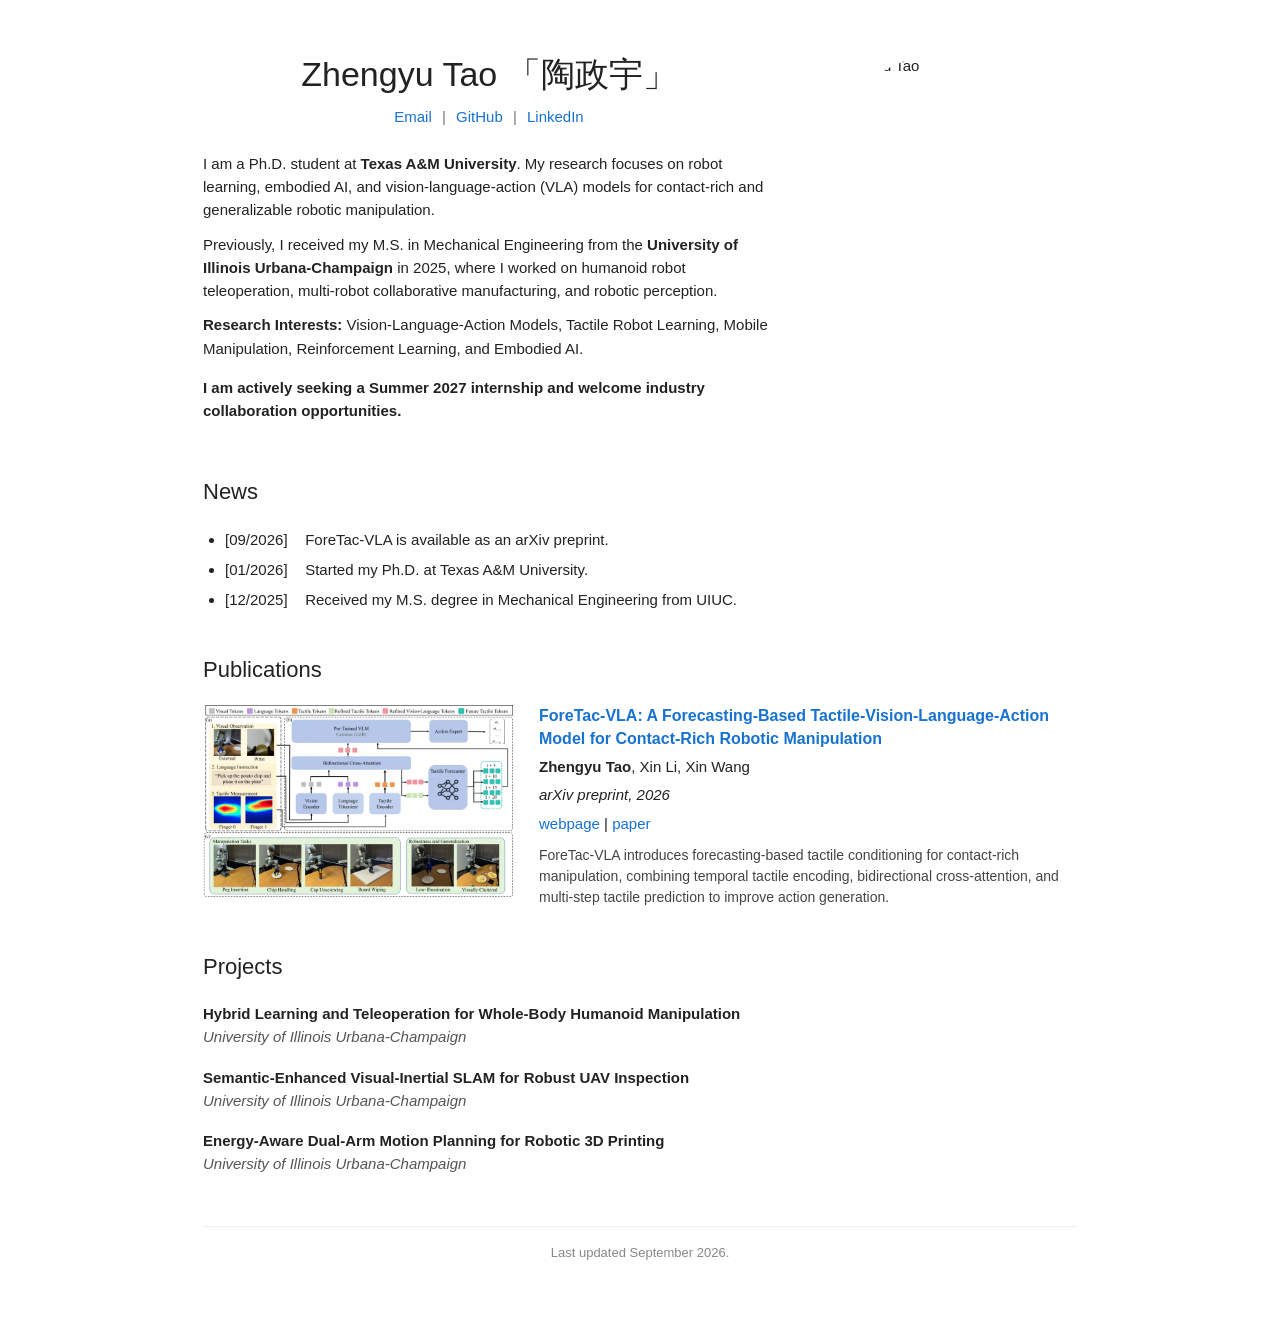
==== index.html @ aabd70fa "Update homepage biography" ====
<!DOCTYPE html>
<html lang="en">
<head>
  <meta charset="UTF-8">
  <meta name="viewport" content="width=device-width, initial-scale=1.0">
  <meta name="description" content="Zhengyu Tao - Ph.D. student working on robotics, embodied AI, and vision-language-action models.">
  <title>Zhengyu Tao | Robotics & Embodied AI</title>
  <link rel="stylesheet" href="stylesheet.css">
</head>
<body>
<div class="page">
  <header class="bio">
    <div class="bio-text">
      <h1>Zhengyu Tao <span>「陶政宇」</span></h1>
      <div class="nav">
        <a href="mailto:zhengyutao@tamu.edu">Email</a>
        <span>|</span>
        <a href="https://github.com/JacobianZhengyu1">GitHub</a>
        <span>|</span>
        <a href="https://www.linkedin.com/in/zhengyu-tao-98922831a">LinkedIn</a>
      </div>
      <p>I am a Ph.D. student at <strong>Texas A&amp;M University</strong>. My research focuses on robot learning, embodied AI, and vision-language-action (VLA) models for contact-rich and generalizable robotic manipulation.</p>
      <p>Previously, I received my M.S. in Mechanical Engineering from the <strong>University of Illinois Urbana-Champaign</strong> in 2025, where I worked on humanoid robot teleoperation, multi-robot collaborative manufacturing, and robotic perception.</p>
      <p><strong>Research Interests:</strong> Vision-Language-Action Models, Tactile Robot Learning, Mobile Manipulation, Reinforcement Learning, and Embodied AI.</p>
      <p class="seeking"><strong>I am actively seeking a Summer 2027 internship and welcome industry collaboration opportunities.</strong></p>
    </div>
    <div class="portrait-wrap">
      <img class="portrait" src="images/zhengyu.jpeg" alt="Zhengyu Tao">
    </div>
  </header>

  <section>
    <h2>News</h2>
    <ul class="news">
      <li><span>[09/2026]</span> ForeTac-VLA is available as an arXiv preprint.</li>
      <li><span>[01/2026]</span> Started my Ph.D. at Texas A&amp;M University.</li>
      <li><span>[12/2025]</span> Received my M.S. degree in Mechanical Engineering from UIUC.</li>
    </ul>
  </section>

  <section>
    <h2>Publications</h2>
    <article class="pub">
      <a class="teaser-link" href="https://foretac-vla.github.io/">
        <img class="teaser" src="images/foretac_vla_teaser.webp" alt="ForeTac-VLA project teaser">
      </a>
      <div class="pub-info">
        <div class="pub-title">ForeTac-VLA: A Forecasting-Based Tactile-Vision-Language-Action Model for Contact-Rich Robotic Manipulation</div>
        <div class="authors"><strong>Zhengyu Tao</strong>, Xin Li, Xin Wang</div>
        <div class="venue">arXiv preprint, 2026</div>
        <div class="pub-links">
          <a href="https://foretac-vla.github.io/">webpage</a> |
          <a href="https://arxiv.org/abs/2609.20980">paper</a>
        </div>
        <p class="abstract">ForeTac-VLA introduces forecasting-based tactile conditioning for contact-rich manipulation, combining temporal tactile encoding, bidirectional cross-attention, and multi-step tactile prediction to improve action generation.</p>
      </div>
    </article>
  </section>

  <section>
    <h2>Projects</h2>
    <div class="project">
      <strong>Hybrid Learning and Teleoperation for Whole-Body Humanoid Manipulation</strong>
      <span>University of Illinois Urbana-Champaign</span>
    </div>
    <div class="project">
      <strong>Semantic-Enhanced Visual-Inertial SLAM for Robust UAV Inspection</strong>
      <span>University of Illinois Urbana-Champaign</span>
    </div>
    <div class="project">
      <strong>Energy-Aware Dual-Arm Motion Planning for Robotic 3D Printing</strong>
      <span>University of Illinois Urbana-Champaign</span>
    </div>
  </section>

  <footer>Last updated September 2026.</footer>
</div>
</body>
</html>
---- stylesheet.css ----
*{box-sizing:border-box}body{margin:0;background:#fff;color:#222;font-family:Arial,Helvetica,sans-serif;font-size:15px;line-height:1.55}.page{max-width:930px;margin:0 auto;padding:48px 28px 60px}a{color:#1772d0;text-decoration:none}a:hover{color:#f09228}.bio{display:flex;gap:42px;align-items:flex-start}.bio-text{flex:1}.bio h1{text-align:center;font-size:34px;font-weight:400;margin:0 0 4px}.bio h1 span{font-weight:400}.nav{text-align:center;margin-bottom:24px}.nav span{margin:0 6px;color:#777}.bio p{margin:11px 0}.seeking{margin-top:16px!important}.portrait-wrap{width:260px;flex:0 0 260px;padding-top:6px}.portrait{width:100%;display:block;border-radius:50%;aspect-ratio:1/1;object-fit:cover}section{margin-top:42px}h2{font-size:22px;font-weight:400;margin:0 0 18px}.news{margin:0;padding-left:22px}.news li{margin:7px 0}.news li span{display:inline-block;min-width:76px}.pub{display:flex;gap:26px;align-items:flex-start;margin:8px 0 30px}.teaser-link{width:310px;flex:0 0 310px}.teaser{display:block;width:100%;height:auto}.pub-info{flex:1}.pub-title{color:#1772d0;font-weight:700;font-size:16px;line-height:1.4}.authors,.venue,.pub-links{margin-top:5px}.venue{font-style:italic}.abstract{margin:10px 0 0;color:#444;font-size:14px;line-height:1.5}.project{margin:0 0 17px}.project strong{display:block}.project span{display:block;font-style:italic;color:#555}footer{margin-top:50px;padding-top:16px;border-top:1px solid #eee;color:#888;font-size:13px;text-align:center}@media(max-width:700px){.page{padding:28px 18px 45px}.bio{flex-direction:column-reverse;align-items:center;gap:22px}.portrait-wrap{width:210px;flex-basis:auto}.bio h1{font-size:29px}.pub{flex-direction:column}.teaser-link{width:100%;flex-basis:auto}.abstract{font-size:14px}}
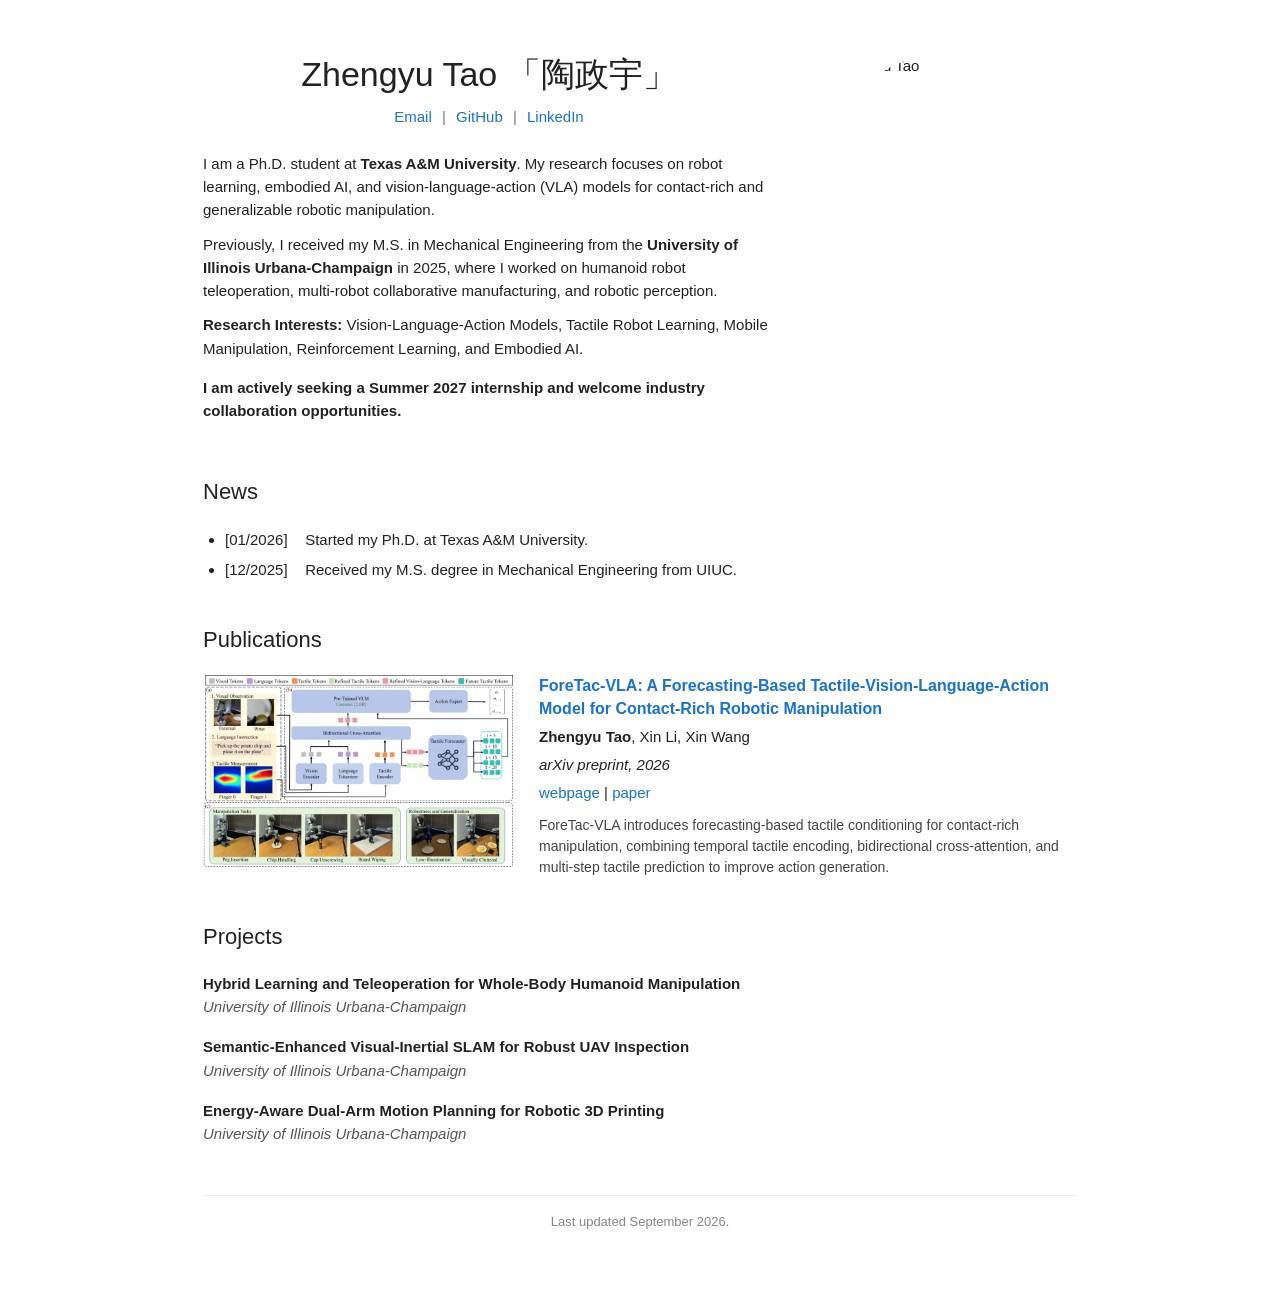
==== commit f25cab58: "Remove outdated news item from index.html" ====
--- a/index.html
+++ b/index.html
@@ -32,7 +32,6 @@
   <section>
     <h2>News</h2>
     <ul class="news">
-      <li><span>[09/2026]</span> ForeTac-VLA is available as an arXiv preprint.</li>
       <li><span>[01/2026]</span> Started my Ph.D. at Texas A&amp;M University.</li>
       <li><span>[12/2025]</span> Received my M.S. degree in Mechanical Engineering from UIUC.</li>
     </ul>
@@ -76,4 +75,4 @@
   <footer>Last updated September 2026.</footer>
 </div>
 </body>
-</html>+</html>
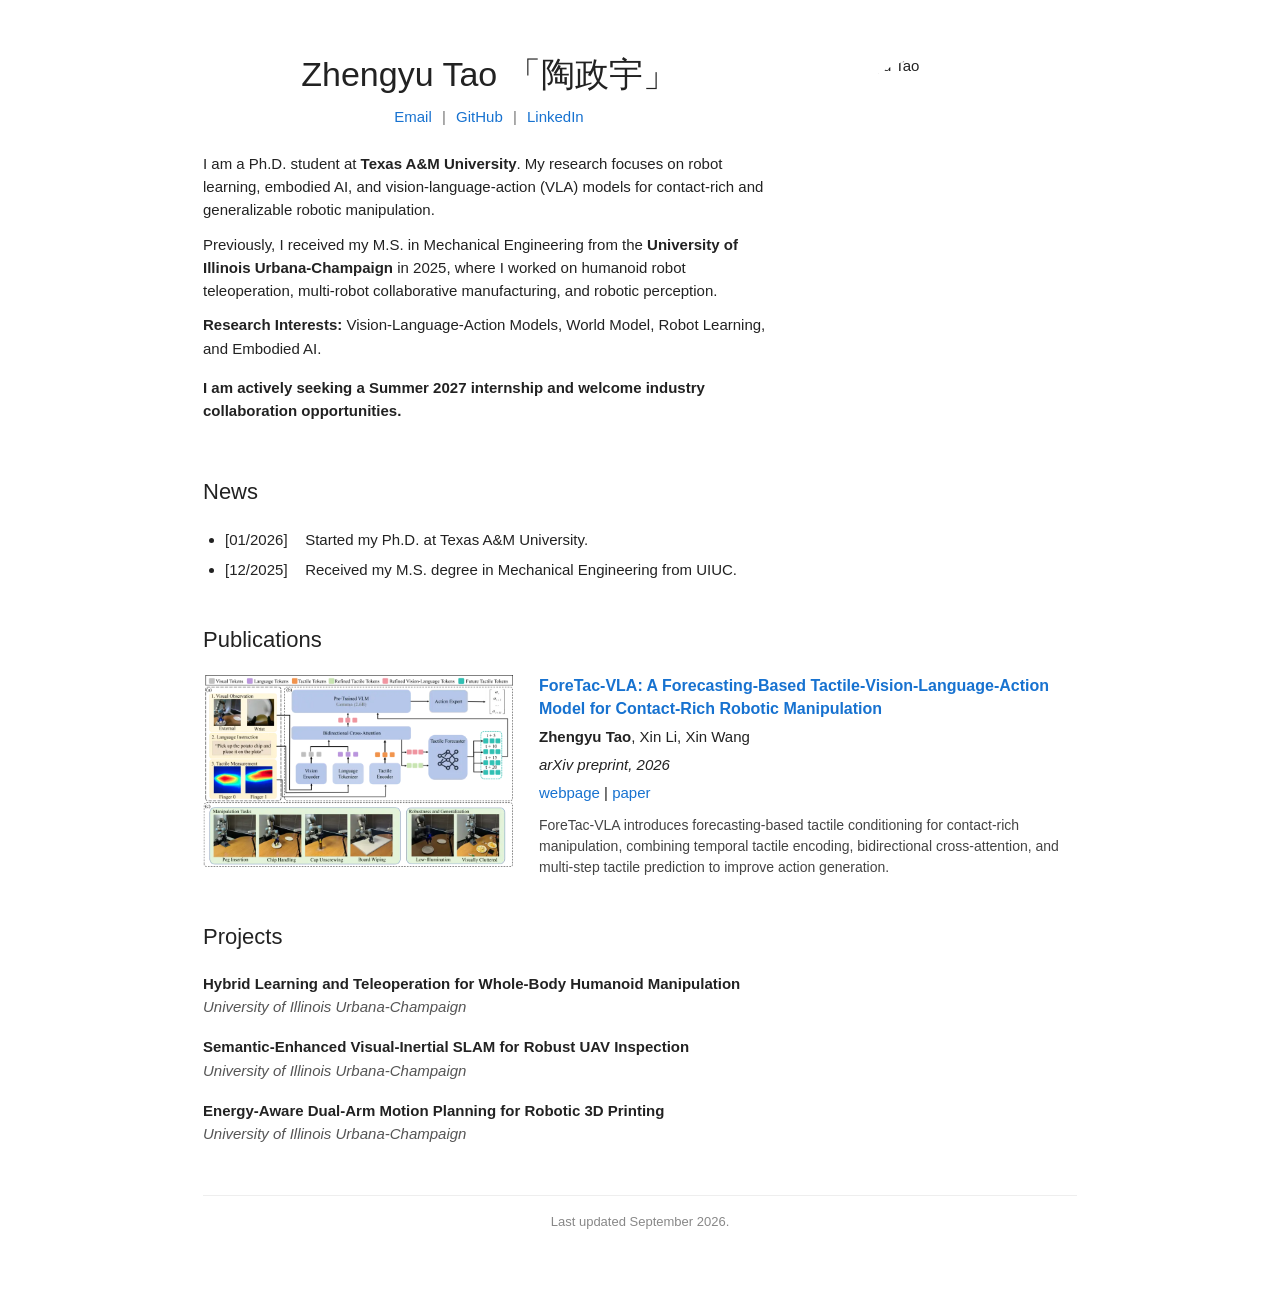
==== commit 0246e2e7: "Update index.html" ====
--- a/index.html
+++ b/index.html
@@ -21,7 +21,7 @@
       </div>
       <p>I am a Ph.D. student at <strong>Texas A&amp;M University</strong>. My research focuses on robot learning, embodied AI, and vision-language-action (VLA) models for contact-rich and generalizable robotic manipulation.</p>
       <p>Previously, I received my M.S. in Mechanical Engineering from the <strong>University of Illinois Urbana-Champaign</strong> in 2025, where I worked on humanoid robot teleoperation, multi-robot collaborative manufacturing, and robotic perception.</p>
-      <p><strong>Research Interests:</strong> Vision-Language-Action Models, Tactile Robot Learning, Mobile Manipulation, Reinforcement Learning, and Embodied AI.</p>
+      <p><strong>Research Interests:</strong> Vision-Language-Action Models, World Model, Robot Learning, and Embodied AI.</p>
       <p class="seeking"><strong>I am actively seeking a Summer 2027 internship and welcome industry collaboration opportunities.</strong></p>
     </div>
     <div class="portrait-wrap">
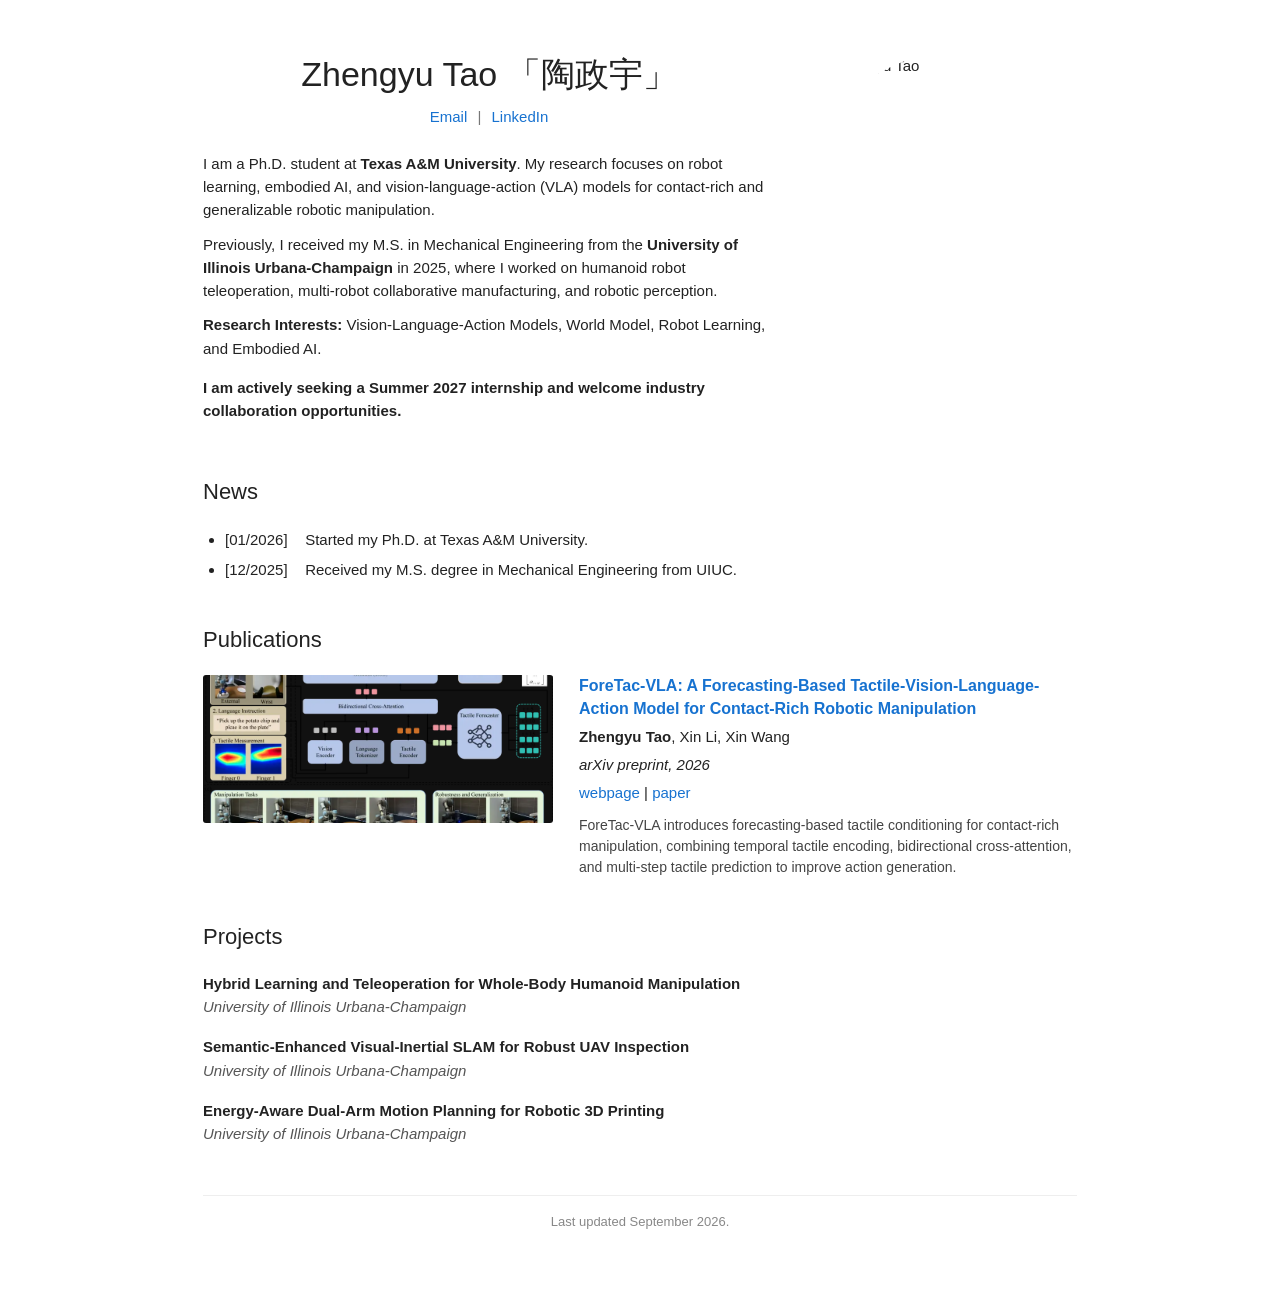
==== commit 1a925460: "Remove GitHub link from index.html Removed GitHub link from navigation." ====
--- a/index.html
+++ b/index.html
@@ -14,8 +14,6 @@
       <h1>Zhengyu Tao <span>「陶政宇」</span></h1>
       <div class="nav">
         <a href="mailto:zhengyutao@tamu.edu">Email</a>
-        <span>|</span>
-        <a href="https://github.com/JacobianZhengyu1">GitHub</a>
         <span>|</span>
         <a href="https://www.linkedin.com/in/zhengyu-tao-98922831a">LinkedIn</a>
       </div>
@@ -40,8 +38,10 @@
   <section>
     <h2>Publications</h2>
     <article class="pub">
-      <a class="teaser-link" href="https://foretac-vla.github.io/">
-        <img class="teaser" src="images/foretac_vla_teaser.webp" alt="ForeTac-VLA project teaser">
+      <a class="teaser-link" href="https://foretac-vla.github.io/" aria-label="ForeTac-VLA project page">
+        <video class="teaser teaser-video" autoplay muted loop playsinline preload="metadata" poster="images/foretac_vla_teaser.webp">
+          <source src="images/ForeTac-VLA_homepage_teaser.mp4" type="video/mp4">
+        </video>
       </a>
       <div class="pub-info">
         <div class="pub-title">ForeTac-VLA: A Forecasting-Based Tactile-Vision-Language-Action Model for Contact-Rich Robotic Manipulation</div>
--- a/stylesheet.css
+++ b/stylesheet.css
@@ -1 +1 @@
-*{box-sizing:border-box}body{margin:0;background:#fff;color:#222;font-family:Arial,Helvetica,sans-serif;font-size:15px;line-height:1.55}.page{max-width:930px;margin:0 auto;padding:48px 28px 60px}a{color:#1772d0;text-decoration:none}a:hover{color:#f09228}.bio{display:flex;gap:42px;align-items:flex-start}.bio-text{flex:1}.bio h1{text-align:center;font-size:34px;font-weight:400;margin:0 0 4px}.bio h1 span{font-weight:400}.nav{text-align:center;margin-bottom:24px}.nav span{margin:0 6px;color:#777}.bio p{margin:11px 0}.seeking{margin-top:16px!important}.portrait-wrap{width:260px;flex:0 0 260px;padding-top:6px}.portrait{width:100%;display:block;border-radius:50%;aspect-ratio:1/1;object-fit:cover}section{margin-top:42px}h2{font-size:22px;font-weight:400;margin:0 0 18px}.news{margin:0;padding-left:22px}.news li{margin:7px 0}.news li span{display:inline-block;min-width:76px}.pub{display:flex;gap:26px;align-items:flex-start;margin:8px 0 30px}.teaser-link{width:310px;flex:0 0 310px}.teaser{display:block;width:100%;height:auto}.pub-info{flex:1}.pub-title{color:#1772d0;font-weight:700;font-size:16px;line-height:1.4}.authors,.venue,.pub-links{margin-top:5px}.venue{font-style:italic}.abstract{margin:10px 0 0;color:#444;font-size:14px;line-height:1.5}.project{margin:0 0 17px}.project strong{display:block}.project span{display:block;font-style:italic;color:#555}footer{margin-top:50px;padding-top:16px;border-top:1px solid #eee;color:#888;font-size:13px;text-align:center}@media(max-width:700px){.page{padding:28px 18px 45px}.bio{flex-direction:column-reverse;align-items:center;gap:22px}.portrait-wrap{width:210px;flex-basis:auto}.bio h1{font-size:29px}.pub{flex-direction:column}.teaser-link{width:100%;flex-basis:auto}.abstract{font-size:14px}}+*{box-sizing:border-box}body{margin:0;background:#fff;color:#222;font-family:Arial,Helvetica,sans-serif;font-size:15px;line-height:1.55}.page{max-width:930px;margin:0 auto;padding:48px 28px 60px}a{color:#1772d0;text-decoration:none}a:hover{color:#f09228}.bio{display:flex;gap:42px;align-items:flex-start}.bio-text{flex:1}.bio h1{text-align:center;font-size:34px;font-weight:400;margin:0 0 4px}.bio h1 span{font-weight:400}.nav{text-align:center;margin-bottom:24px}.nav span{margin:0 6px;color:#777}.bio p{margin:11px 0}.seeking{margin-top:16px!important}.portrait-wrap{width:260px;flex:0 0 260px;padding-top:6px}.portrait{width:100%;display:block;border-radius:50%;aspect-ratio:1/1;object-fit:cover}section{margin-top:42px}h2{font-size:22px;font-weight:400;margin:0 0 18px}.news{margin:0;padding-left:22px}.news li{margin:7px 0}.news li span{display:inline-block;min-width:76px}.pub{display:flex;gap:26px;align-items:flex-start;margin:8px 0 30px}.teaser-link{width:350px;flex:0 0 350px;display:block}.teaser{display:block;width:100%;height:auto}.teaser-video{aspect-ratio:64/27;object-fit:cover;border-radius:3px;background:#111}.pub-info{flex:1}.pub-title{color:#1772d0;font-weight:700;font-size:16px;line-height:1.4}.authors,.venue,.pub-links{margin-top:5px}.venue{font-style:italic}.abstract{margin:10px 0 0;color:#444;font-size:14px;line-height:1.5}.project{margin:0 0 17px}.project strong{display:block}.project span{display:block;font-style:italic;color:#555}footer{margin-top:50px;padding-top:16px;border-top:1px solid #eee;color:#888;font-size:13px;text-align:center}@media(max-width:700px){.page{padding:28px 18px 45px}.bio{flex-direction:column-reverse;align-items:center;gap:22px}.portrait-wrap{width:210px;flex-basis:auto}.bio h1{font-size:29px}.pub{flex-direction:column;gap:16px}.teaser-link{width:100%;flex-basis:auto}.abstract{font-size:14px}}
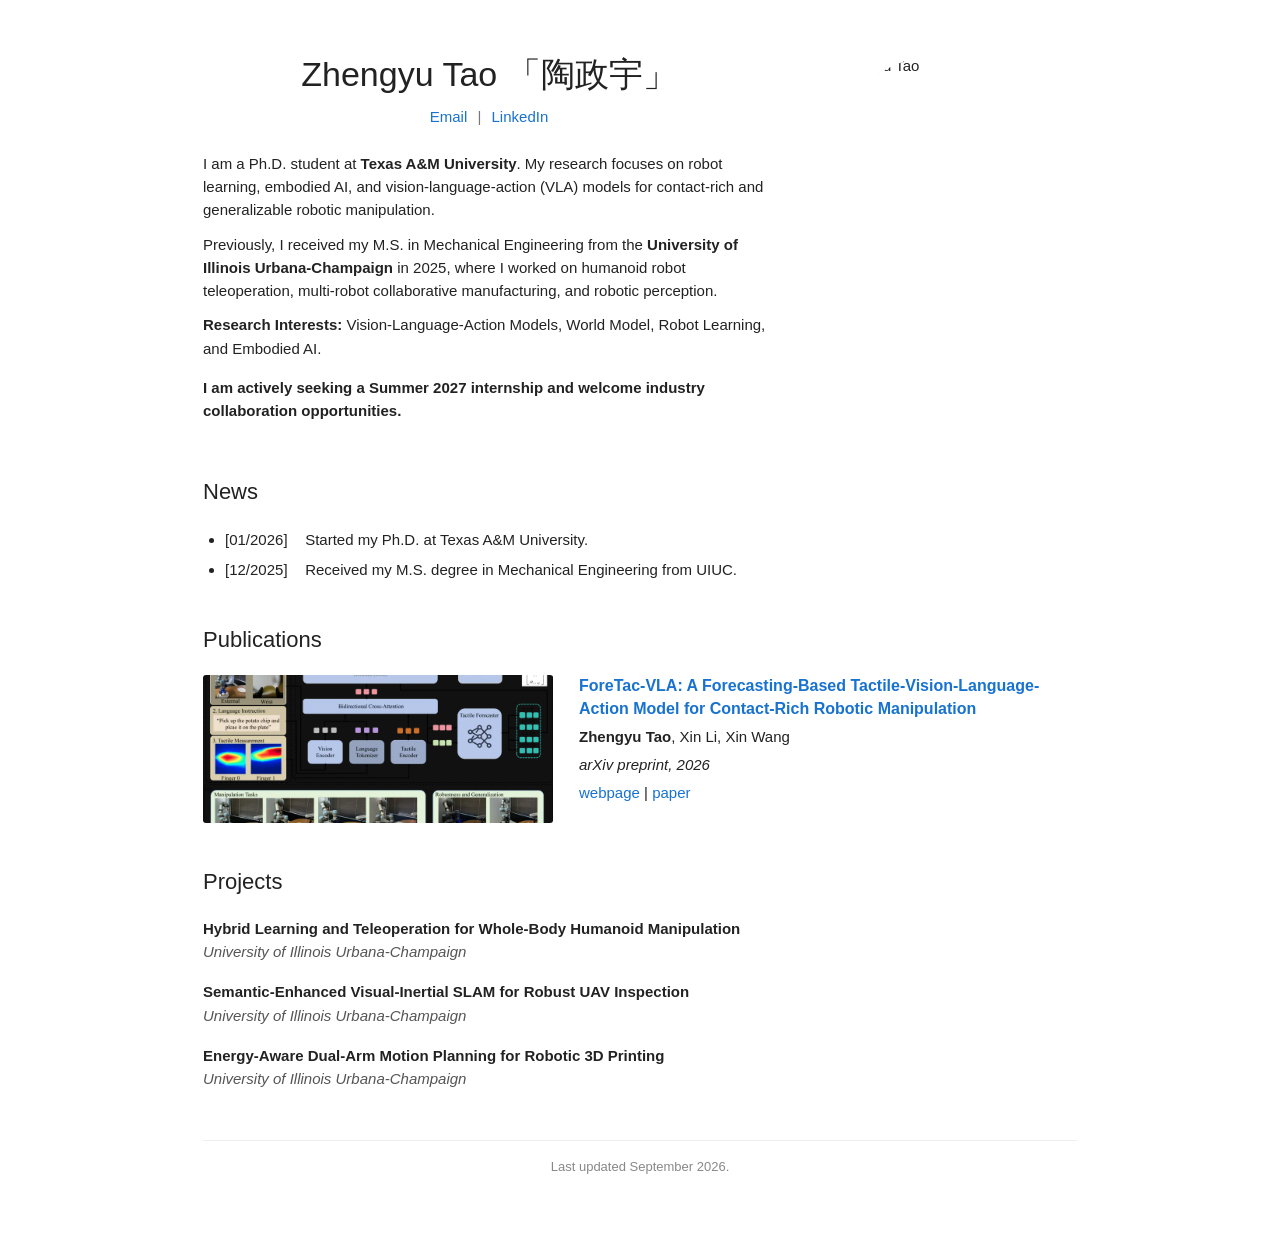
==== commit 180fd2df: "Update index.html" ====
--- a/index.html
+++ b/index.html
@@ -50,9 +50,6 @@
         <div class="pub-links">
           <a href="https://foretac-vla.github.io/">webpage</a> |
           <a href="https://arxiv.org/abs/2609.20980">paper</a>
-        </div>
-        <p class="abstract">ForeTac-VLA introduces forecasting-based tactile conditioning for contact-rich manipulation, combining temporal tactile encoding, bidirectional cross-attention, and multi-step tactile prediction to improve action generation.</p>
-      </div>
     </article>
   </section>
 
